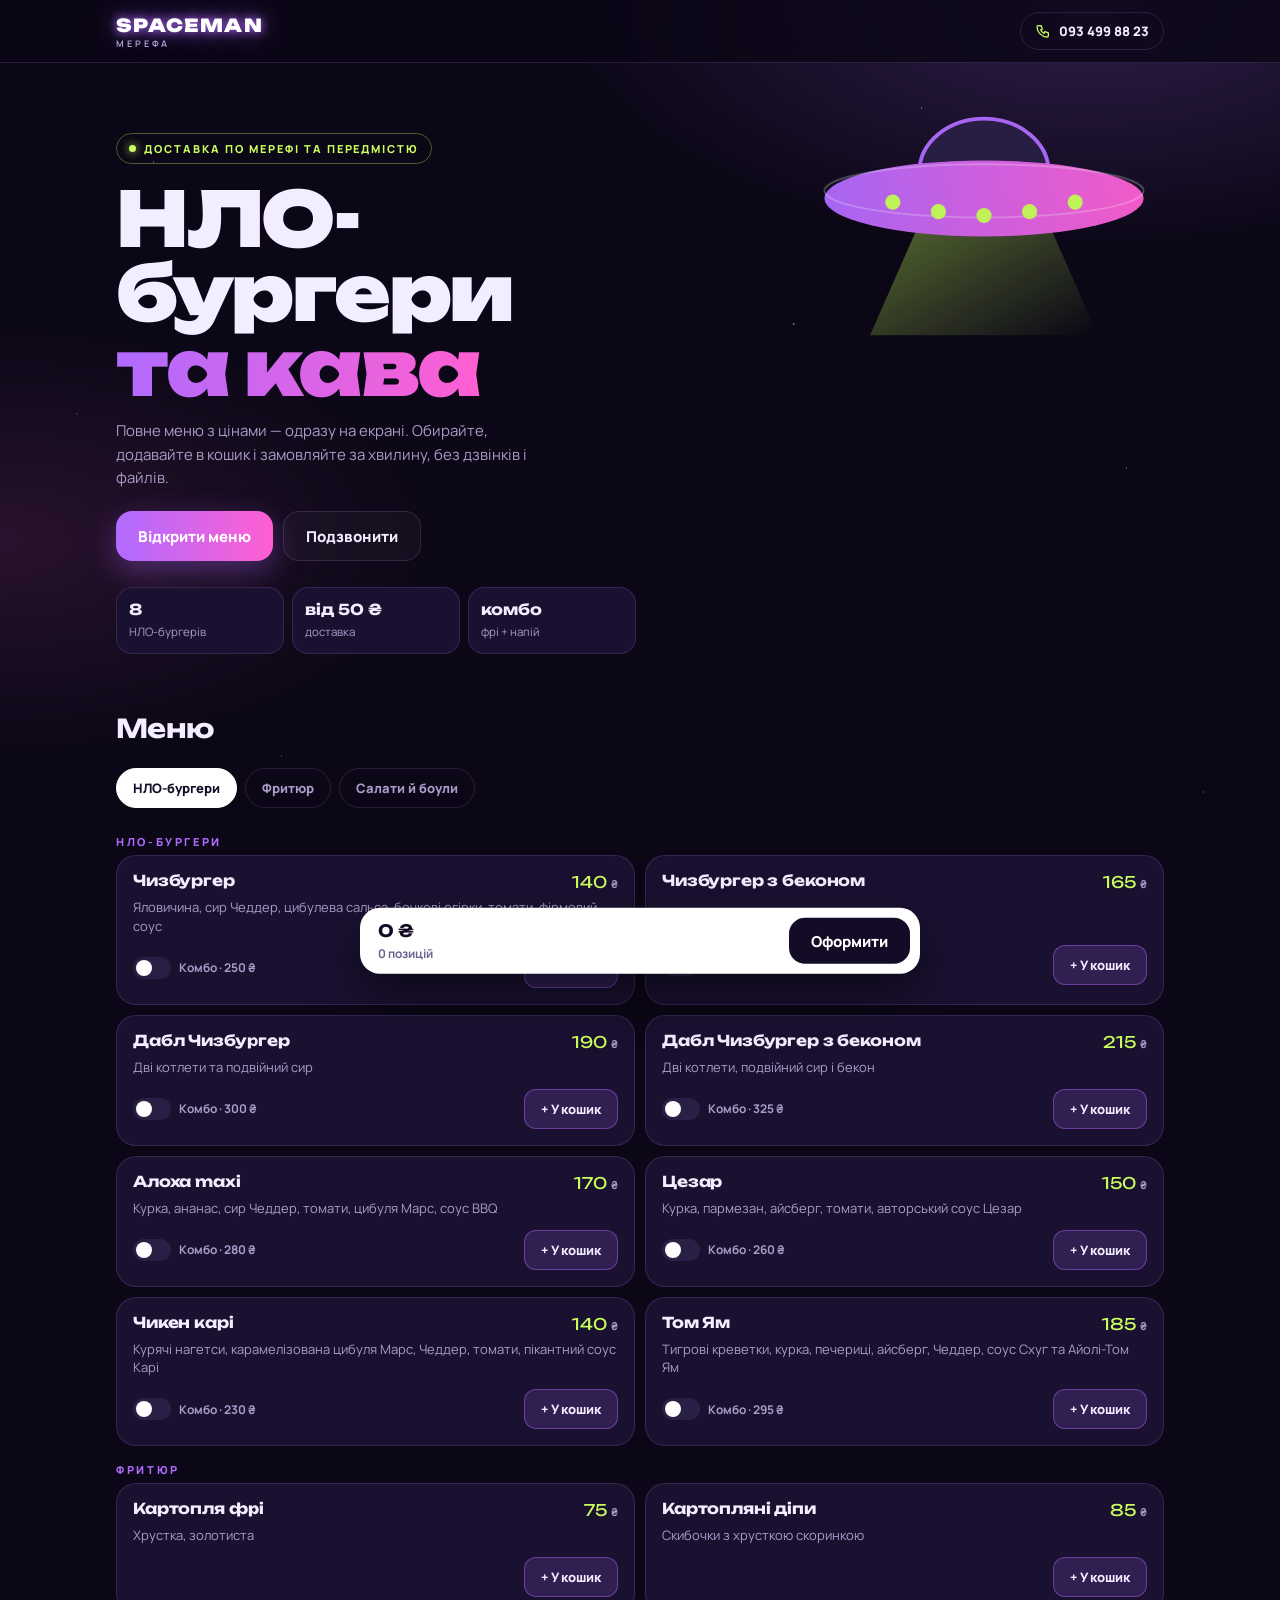
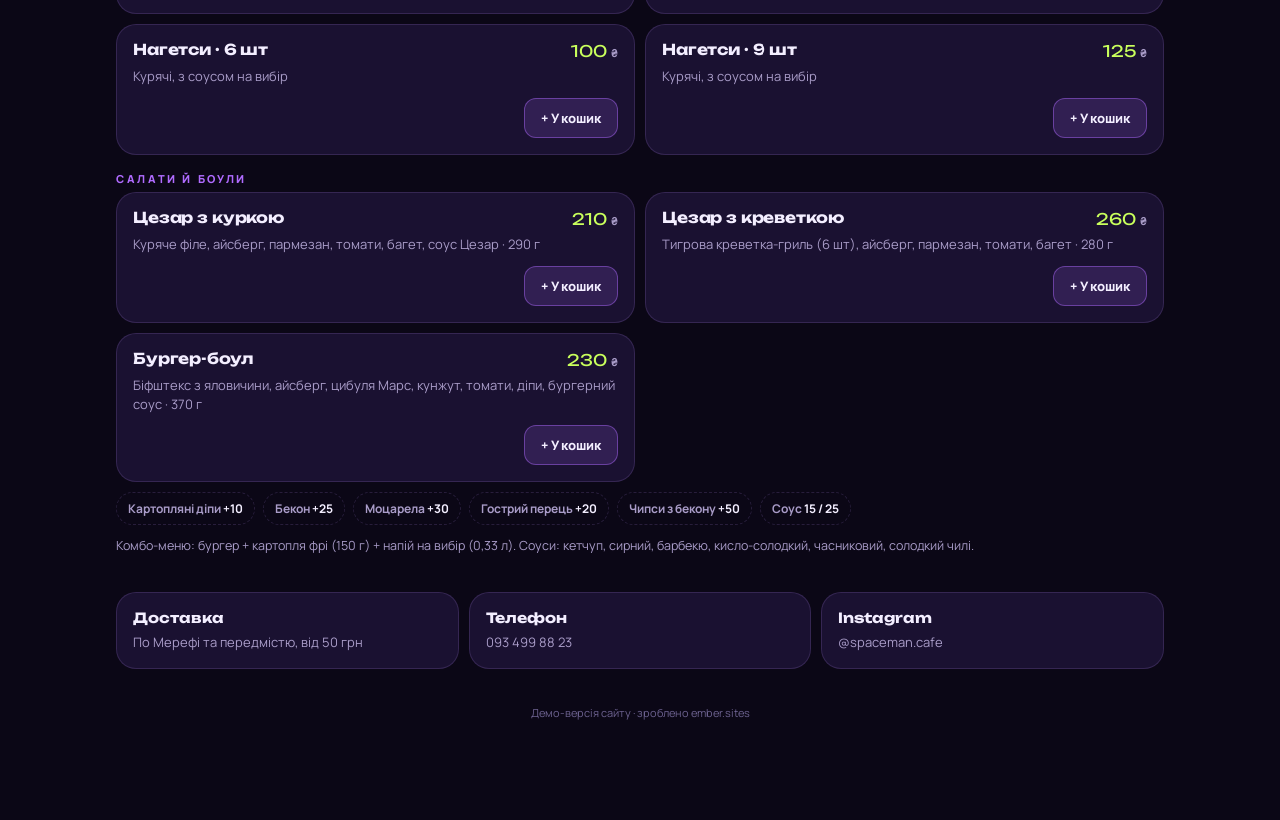
==== spaceman/index.html @ b5c8aed4 "Mini demos for outreach: SPACEMAN (Мерефа) and Kava Zinkiv Co-Authored-By: Claude Opus 5.5 <noreply@" ====
<!doctype html>
<html lang="uk">
<head>
<meta charset="utf-8">
<meta name="viewport" content="width=device-width,initial-scale=1,viewport-fit=cut">
<title>SPACEMAN Мерефа — НЛО-бургери та кава</title>
<meta name="description" content="НЛО-бургери та кава в Мерефі. Меню, ціни й замовлення з доставкою по Мерефі та передмістю.">
<link rel="preconnect" href="https://fonts.googleapis.com"><link rel="preconnect" href="https://fonts.gstatic.com" crossorigin>
<link href="https://fonts.googleapis.com/css2?family=Unbounded:wght@600;800;900&family=Manrope:wght@500;600;700;800&display=swap" rel="stylesheet">
<style>
:root{--bg:#0b0716;--bg2:#140c26;--card:#1a1131;--line:rgba(190,150,255,.16);--ink:#f3eeff;--muted:#a99cc8;--neon:#b06bff;--neon2:#ff5fd2;--lime:#c9ff5c;--r:20px}
*{box-sizing:border-box;margin:0}
html{scroll-behavior:smooth;-webkit-text-size-adjust:100%}
body{background:var(--bg);color:var(--ink);font-family:Manrope,system-ui,sans-serif;overflow-x:hidden;padding-bottom:90px}
button{font:inherit;color:inherit;border:0;background:none;cursor:pointer}
a{color:inherit;text-decoration:none}
.wrap{max-width:1080px;margin:0 auto;padding:0 16px}

/* зорі */
.stars{position:fixed;inset:0;z-index:-1;pointer-events:none;
  background:
   radial-gradient(1px 1px at 12% 18%,#fff8,transparent),radial-gradient(1px 1px at 72% 12%,#fff9,transparent),
   radial-gradient(1.5px 1.5px at 40% 66%,#fff7,transparent),radial-gradient(1px 1px at 88% 52%,#fff8,transparent),
   radial-gradient(1px 1px at 22% 84%,#fff6,transparent),radial-gradient(1.5px 1.5px at 62% 36%,#fff8,transparent),
   radial-gradient(1px 1px at 94% 88%,#fff7,transparent),radial-gradient(1px 1px at 6% 46%,#fff6,transparent),
   radial-gradient(60% 40% at 85% 0%,rgba(176,107,255,.22),transparent 70%),
   radial-gradient(50% 35% at 0% 60%,rgba(255,95,210,.12),transparent 70%),var(--bg)}

/* шапка */
.top{position:sticky;top:0;z-index:20;background:rgba(11,7,22,.82);backdrop-filter:blur(14px);-webkit-backdrop-filter:blur(14px);border-bottom:1px solid var(--line)}
.top .wrap{display:flex;align-items:center;justify-content:space-between;height:62px}
.logo{font-family:Unbounded;font-weight:900;font-size:18px;letter-spacing:.06em;color:#fff;text-shadow:0 0 10px var(--neon),0 0 24px rgba(176,107,255,.7)}
.logo small{display:block;font:700 9px/1 Manrope;letter-spacing:.32em;color:var(--muted);text-shadow:none;margin-top:3px}
.call{display:flex;align-items:center;gap:8px;padding:9px 14px;border-radius:99px;border:1px solid var(--line);font-weight:800;font-size:13px}
.call svg{width:16px;height:16px;stroke:var(--lime);fill:none;stroke-width:2}

/* герой */
.hero{padding:34px 0 26px;position:relative}
.hero__tag{display:inline-flex;gap:8px;align-items:center;font-size:11px;font-weight:800;letter-spacing:.18em;text-transform:uppercase;color:var(--lime);border:1px solid rgba(201,255,92,.35);padding:7px 12px;border-radius:99px}
.hero__tag i{width:7px;height:7px;border-radius:50%;background:var(--lime);box-shadow:0 0 10px var(--lime);animation:blink 1.6s infinite}
@keyframes blink{50%{opacity:.25}}
.hero h1{font-family:Unbounded;font-weight:900;font-size:clamp(36px,9vw,76px);line-height:.98;letter-spacing:-.03em;margin:18px 0 14px}
.hero h1 span{background:linear-gradient(90deg,var(--neon),var(--neon2));-webkit-background-clip:text;background-clip:text;color:transparent}
.hero p{color:var(--muted);font-size:15px;max-width:440px;line-height:1.55}
.hero__btns{display:flex;gap:10px;margin-top:22px;flex-wrap:wrap}
.btn{display:inline-flex;align-items:center;justify-content:center;gap:8px;height:50px;padding:0 22px;border-radius:16px;font-weight:800;font-size:15px}
.btn--main{background:linear-gradient(90deg,var(--neon),var(--neon2));color:#fff;box-shadow:0 10px 30px rgba(176,107,255,.35)}
.btn--ghost{border:1px solid var(--line);background:rgba(255,255,255,.03)}
.ufo{position:absolute;right:-10px;top:10px;width:min(46vw,380px);opacity:.95;animation:float 5s ease-in-out infinite;pointer-events:none}
@keyframes float{50%{transform:translateY(-12px) rotate(-3deg)}}
.facts{display:grid;grid-template-columns:repeat(3,1fr);gap:8px;margin-top:26px}
.fact{background:var(--card);border:1px solid var(--line);border-radius:16px;padding:12px}
.fact b{display:block;font-family:Unbounded;font-size:15px}
.fact span{font-size:11.5px;color:var(--muted)}

/* меню */
.menu{padding:18px 0 10px}
.menu h2{font-family:Unbounded;font-size:26px;letter-spacing:-.02em;margin-bottom:14px}
.tabs{position:sticky;top:62px;z-index:15;display:flex;gap:8px;overflow-x:auto;padding:10px 0;margin:0 -16px;padding-left:16px;padding-right:16px;background:linear-gradient(var(--bg) 70%,transparent);scrollbar-width:none}
.tabs::-webkit-scrollbar{display:none}
.tab{flex:none;height:40px;padding:0 16px;border-radius:99px;border:1px solid var(--line);font-weight:800;font-size:13px;color:var(--muted);white-space:nowrap}
.tab.on{background:#fff;color:#140c26;border-color:#fff}
.cat{scroll-margin-top:120px;margin:18px 0 8px;font:800 11px/1 Manrope;letter-spacing:.24em;text-transform:uppercase;color:var(--neon)}
.grid{display:grid;gap:10px}
.item{display:grid;grid-template-columns:1fr auto;gap:6px 12px;background:var(--card);border:1px solid var(--line);border-radius:var(--r);padding:16px}
.item h3{font-family:Unbounded;font-size:15px;letter-spacing:-.01em;line-height:1.25}
.item p{grid-column:1/-1;font-size:13px;color:var(--muted);line-height:1.45}
.price{font-family:Unbounded;font-size:16px;white-space:nowrap;color:var(--lime)}
.price small{font:700 11px Manrope;color:var(--muted)}
.row{grid-column:1/-1;display:flex;align-items:center;justify-content:space-between;gap:10px;margin-top:6px}
.combo{display:flex;align-items:center;gap:8px;font-size:12px;color:var(--muted);font-weight:700;cursor:pointer;user-select:none}
.combo input{appearance:none;width:38px;height:22px;border-radius:99px;background:#2a1f45;position:relative;transition:.25s;cursor:pointer;flex:none}
.combo input::after{content:'';position:absolute;left:3px;top:3px;width:16px;height:16px;border-radius:50%;background:#fff;transition:.25s}
.combo input:checked{background:var(--neon)}
.combo input:checked::after{left:19px}
.add{height:40px;padding:0 16px;border-radius:12px;background:rgba(176,107,255,.16);border:1px solid rgba(176,107,255,.45);font-weight:800;font-size:13px;transition:transform .15s}
.add:active{transform:scale(.94)}
.add.done{background:var(--lime);color:#140c26;border-color:var(--lime)}
.note{font-size:12.5px;color:var(--muted);margin-top:12px;line-height:1.5}
.extras{display:flex;flex-wrap:wrap;gap:8px;margin-top:10px}
.extras span{font-size:12px;font-weight:700;padding:7px 11px;border-radius:99px;border:1px dashed var(--line);color:var(--muted)}
.extras b{color:var(--ink)}

/* контакти */
.contacts{margin:26px 0 10px;display:grid;gap:10px}
.c{background:var(--card);border:1px solid var(--line);border-radius:var(--r);padding:16px}
.c b{display:block;font-family:Unbounded;font-size:14px;margin-bottom:4px}
.c span{font-size:13px;color:var(--muted)}
footer{text-align:center;font-size:11px;color:#6d6290;padding:26px 0 10px}

/* кошик */
.bar{position:fixed;left:12px;right:12px;bottom:12px;z-index:30;max-width:560px;margin:0 auto;display:flex;align-items:center;justify-content:space-between;gap:10px;padding:10px 10px 10px 18px;border-radius:20px;background:#fff;color:#140c26;box-shadow:0 20px 50px rgba(0,0,0,.5);transform:translateY(130%);transition:transform .4s cubic-bezier(.2,1,.3,1)}
.bar.show{transform:none}
.bar__sum b{font-family:Unbounded;font-size:17px;display:block}
.bar__sum span{font-size:12px;color:#6d6290;font-weight:700}
.bar .btn{height:46px;background:#140c26;color:#fff}
.sheet{position:fixed;inset:0;z-index:40;background:rgba(5,3,12,.6);backdrop-filter:blur(4px);display:none;align-items:flex-end;justify-content:center}
.sheet.open{display:flex}
.sheet__box{width:100%;max-width:560px;max-height:88vh;overflow:auto;background:var(--bg2);border:1px solid var(--line);border-radius:24px 24px 0 0;padding:20px 16px 24px;animation:up .35s cubic-bezier(.2,1,.3,1)}
@keyframes up{from{transform:translateY(40px);opacity:0}}
.sheet h3{font-family:Unbounded;font-size:20px;margin-bottom:12px;display:flex;justify-content:space-between;align-items:center}
.x{width:36px;height:36px;border-radius:50%;border:1px solid var(--line);font-size:18px}
.line{display:flex;justify-content:space-between;align-items:center;gap:10px;padding:10px 0;border-bottom:1px solid var(--line);font-size:14px}
.qty{display:flex;align-items:center;gap:8px}
.qty button{width:28px;height:28px;border-radius:8px;background:#2a1f45;font-weight:800}
.tot{display:flex;justify-content:space-between;font-weight:800;margin:14px 0 4px}
.tot b{font-family:Unbounded;color:var(--lime)}
.f{display:grid;gap:10px;margin-top:14px}
.f input{height:48px;border-radius:14px;border:1px solid var(--line);background:#0f0a1d;color:var(--ink);padding:0 14px;font:600 15px Manrope;width:100%}
.f .btn{width:100%;margin-top:4px}
.ok{text-align:center;padding:20px 0 6px}
.ok .big{font-size:56px}
.ok b{display:block;font-family:Unbounded;font-size:20px;margin:10px 0 6px}
.ok p{color:var(--muted);font-size:14px}
.demo{position:fixed;top:72px;right:12px;z-index:25;font-size:10px;font-weight:800;letter-spacing:.12em;padding:5px 9px;border-radius:99px;background:rgba(201,255,92,.14);color:var(--lime);border:1px solid rgba(201,255,92,.3)}

@media (min-width:760px){
  .grid{grid-template-columns:1fr 1fr}
  .hero{padding:70px 0 40px}
  .contacts{grid-template-columns:repeat(3,1fr)}
  .facts{max-width:520px}
}
@media (max-width:600px){.ufo{width:190px;top:120px;right:-34px;opacity:.6;z-index:-1}.hero__tag{font-size:10px;letter-spacing:.12em}}
@media (prefers-reduced-motion:reduce){*{animation:none!important;transition:none!important}}
</style>
</head>
<body>
<div class="stars" aria-hidden="true"></div>

<header class="top"><div class="wrap">
  <a class="logo" href="#">SPACEMAN<small>МЕРЕФА</small></a>
  <a class="call" href="tel:+380934998823"><svg viewBox="0 0 24 24"><path d="M5 4h4l2 5-2.5 1.5a11 11 0 0 0 5 5L15 13l5 2v4a2 2 0 0 1-2 2A16 16 0 0 1 3 6a2 2 0 0 1 2-2"/></svg>093 499 88 23</a>
</div></header>

<main class="wrap">
  <section class="hero">
    <svg class="ufo" viewBox="0 0 200 140" aria-hidden="true">
      <defs><linearGradient id="g1" x1="0" x2="1"><stop offset="0" stop-color="#b06bff"/><stop offset="1" stop-color="#ff5fd2"/></linearGradient>
      <linearGradient id="beam" y1="0" y2="1"><stop offset="0" stop-color="#c9ff5c" stop-opacity=".45"/><stop offset="1" stop-color="#c9ff5c" stop-opacity="0"/></linearGradient></defs>
      <path d="M70 70 L40 138 H160 L130 70Z" fill="url(#beam)"/>
      <ellipse cx="100" cy="52" rx="34" ry="28" fill="#2a1f45" stroke="#b06bff" stroke-width="2"/>
      <ellipse cx="100" cy="66" rx="84" ry="20" fill="url(#g1)"/>
      <ellipse cx="100" cy="62" rx="84" ry="14" fill="none" stroke="#fff" stroke-opacity=".25"/>
      <circle cx="52" cy="68" r="4" fill="#c9ff5c"/><circle cx="76" cy="73" r="4" fill="#c9ff5c"/><circle cx="100" cy="75" r="4" fill="#c9ff5c"/><circle cx="124" cy="73" r="4" fill="#c9ff5c"/><circle cx="148" cy="68" r="4" fill="#c9ff5c"/>
    </svg>
    <span class="hero__tag"><i></i>Доставка по Мерефі та передмістю</span>
    <h1>НЛО-<br>бургери<br><span>та кава</span></h1>
    <p>Повне меню з цінами — одразу на екрані. Обирайте, додавайте в кошик і замовляйте за хвилину, без дзвінків і файлів.</p>
    <div class="hero__btns">
      <a class="btn btn--main" href="#menu">Відкрити меню</a>
      <a class="btn btn--ghost" href="tel:+380934998823">Подзвонити</a>
    </div>
    <div class="facts">
      <div class="fact"><b>8</b><span>НЛО-бургерів</span></div>
      <div class="fact"><b>від 50 ₴</b><span>доставка</span></div>
      <div class="fact"><b>комбо</b><span>фрі + напій</span></div>
    </div>
  </section>

  <section class="menu" id="menu">
    <h2>Меню</h2>
    <nav class="tabs" id="tabs"></nav>
    <div id="cats"></div>
    <div class="extras" aria-label="Добавки">
      <span>Картопляні діпи <b>+10</b></span><span>Бекон <b>+25</b></span><span>Моцарела <b>+30</b></span><span>Гострий перець <b>+20</b></span><span>Чипси з бекону <b>+50</b></span><span>Соус <b>15 / 25</b></span>
    </div>
    <p class="note">Комбо-меню: бургер + картопля фрі (150 г) + напій на вибір (0,33 л). Соуси: кетчуп, сирний, барбекю, кисло-солодкий, часниковий, солодкий чилі.</p>
  </section>

  <section class="contacts">
    <div class="c"><b>Доставка</b><span>По Мерефі та передмістю, від 50 грн</span></div>
    <div class="c"><b>Телефон</b><span><a href="tel:+380934998823">093 499 88 23</a></span></div>
    <div class="c"><b>Instagram</b><span>@spaceman.cafe</span></div>
  </section>
  <footer>Демо-версія сайту · зроблено ember.sites</footer>
</main>

<div class="bar" id="bar">
  <div class="bar__sum"><b id="sum">0 ₴</b><span id="cnt">0 позицій</span></div>
  <button class="btn" id="open">Оформити</button>
</div>

<div class="sheet" id="sheet" role="dialog" aria-modal="true" aria-label="Кошик">
  <div class="sheet__box" id="box"></div>
</div>

<script>
const MENU = [
  {cat:'НЛО-бургери', items:[
    {n:'Чизбургер', d:'Яловичина, сир Чеддер, цибулева сальса, бочкові огірки, томати, фірмовий соус', p:140, c:250},
    {n:'Чизбургер з беконом', d:'Класичний чизбургер + хрусткий бекон', p:165, c:275},
    {n:'Дабл Чизбургер', d:'Дві котлети та подвійний сир', p:190, c:300},
    {n:'Дабл Чизбургер з беконом', d:'Дві котлети, подвійний сир і бекон', p:215, c:325},
    {n:'Алоха maxi', d:'Курка, ананас, сир Чеддер, томати, цибуля Марс, соус BBQ', p:170, c:280},
    {n:'Цезар', d:'Курка, пармезан, айсберг, томати, авторський соус Цезар', p:150, c:260},
    {n:'Чикен карі', d:'Курячі нагетси, карамелізована цибуля Марс, Чеддер, томати, пікантний соус Карі', p:140, c:230},
    {n:'Том Ям', d:'Тигрові креветки, курка, печериці, айсберг, Чеддер, соус Схуг та Айолі-Том Ям', p:185, c:295}
  ]},
  {cat:'Фритюр', items:[
    {n:'Картопля фрі', d:'Хрустка, золотиста', p:75},
    {n:'Картопляні діпи', d:'Скибочки з хрусткою скоринкою', p:85},
    {n:'Нагетси · 6 шт', d:'Курячі, з соусом на вибір', p:100},
    {n:'Нагетси · 9 шт', d:'Курячі, з соусом на вибір', p:125}
  ]},
  {cat:'Салати й боули', items:[
    {n:'Цезар з куркою', d:'Куряче філе, айсберг, пармезан, томати, багет, соус Цезар · 290 г', p:210},
    {n:'Цезар з креветкою', d:'Тигрова креветка-гриль (6 шт), айсберг, пармезан, томати, багет · 280 г', p:260},
    {n:'Бургер-боул', d:'Біфштекс з яловичини, айсберг, цибуля Марс, кунжут, томати, діпи, бургерний соус · 370 г', p:230}
  ]}
];
const cart = {};
const $ = s => document.querySelector(s);
const tabs = $('#tabs'), cats = $('#cats');
MENU.forEach((g, gi) => {
  const id = 'cat' + gi;
  tabs.insertAdjacentHTML('beforeend', `<button class="tab${gi ? '' : ' on'}" data-go="${id}">${g.cat}</button>`);
  cats.insertAdjacentHTML('beforeend', `<h3 class="cat" id="${id}">${g.cat}</h3><div class="grid">${g.items.map((it, ii) => `
    <article class="item">
      <h3>${it.n}</h3><span class="price" data-pr="${gi}-${ii}">${it.p} <small>₴</small></span>
      <p>${it.d}</p>
      <div class="row">
        ${it.c ? `<label class="combo"><input type="checkbox" data-combo="${gi}-${ii}">Комбо · ${it.c} ₴</label>` : '<span></span>'}
        <button class="add" data-add="${gi}-${ii}">+ У кошик</button>
      </div>
    </article>`).join('')}</div>`);
});
tabs.addEventListener('click', e => { const b = e.target.closest('[data-go]'); if (!b) return; document.getElementById(b.dataset.go).scrollIntoView({behavior:'smooth'}); });
const io = new IntersectionObserver(es => es.forEach(e => { if (e.isIntersecting) { tabs.querySelectorAll('.tab').forEach(t => t.classList.toggle('on', t.dataset.go === e.target.id)); } }), {rootMargin:'-40% 0px -55% 0px'});
document.querySelectorAll('.cat').forEach(c => io.observe(c));

document.addEventListener('change', e => {
  const k = e.target.dataset.combo; if (!k) return;
  const [g, i] = k.split('-').map(Number); const it = MENU[g].items[i];
  document.querySelector(`[data-pr="${k}"]`).innerHTML = (e.target.checked ? it.c : it.p) + ' <small>₴</small>';
});
document.addEventListener('click', e => {
  const b = e.target.closest('[data-add]'); if (!b) return;
  const k = b.dataset.add; const [g, i] = k.split('-').map(Number); const it = MENU[g].items[i];
  const combo = document.querySelector(`[data-combo="${k}"]`)?.checked;
  const key = k + (combo ? 'c' : '');
  cart[key] = cart[key] || {n: it.n + (combo ? ' (комбо)' : ''), p: combo ? it.c : it.p, q: 0};
  cart[key].q++;
  b.classList.add('done'); b.textContent = '✓ Додано';
  setTimeout(() => { b.classList.remove('done'); b.textContent = '+ У кошик'; }, 1100);
  render();
});
function render() {
  const lines = Object.values(cart).filter(l => l.q > 0);
  const sum = lines.reduce((s, l) => s + l.p * l.q, 0), cnt = lines.reduce((s, l) => s + l.q, 0);
  $('#sum').textContent = sum + ' ₴';
  $('#cnt').textContent = cnt + (cnt === 1 ? ' позиція' : cnt < 5 && cnt > 1 ? ' позиції' : ' позицій');
  $('#bar').classList.toggle('show', cnt > 0);
  return {lines, sum};
}
function sheet(html) { $('#box').innerHTML = html; $('#sheet').classList.add('open'); }
function close() { $('#sheet').classList.remove('open'); }
$('#sheet').addEventListener('click', e => { if (e.target.id === 'sheet' || e.target.closest('.x')) close(); });
function showCart() {
  const {lines, sum} = render();
  if (!lines.length) return close();
  sheet(`<h3>Ваше замовлення <button class="x" aria-label="Закрити">×</button></h3>
    ${Object.entries(cart).filter(([,l]) => l.q > 0).map(([k, l]) => `<div class="line"><span>${l.n}</span><span class="qty"><button data-q="${k}" data-d="-1">−</button>${l.q}<button data-q="${k}" data-d="1">+</button><b>${l.p * l.q} ₴</b></span></div>`).join('')}
    <div class="tot"><span>Разом</span><b>${sum} ₴</b></div>
    <p class="note">+ доставка від 50 ₴ по Мерефі</p>
    <form class="f" id="form">
      <input required name="name" placeholder="Ваше ім'я" autocomplete="name">
      <input required name="phone" type="tel" placeholder="Телефон" autocomplete="tel">
      <input required name="addr" placeholder="Адреса доставки" autocomplete="street-address">
      <button class="btn btn--main" type="submit">Замовити · ${sum} ₴</button>
    </form>`);
}
$('#open').addEventListener('click', showCart);
$('#box').addEventListener('click', e => {
  const b = e.target.closest('[data-q]'); if (!b) return;
  cart[b.dataset.q].q += Number(b.dataset.d); showCart();
});
$('#box').addEventListener('submit', e => {
  e.preventDefault();
  Object.keys(cart).forEach(k => delete cart[k]); render();
  sheet(`<div class="ok"><div class="big">🛸</div><b>Замовлення прийнято!</b><p>Це демо-версія — на справжньому сайті замовлення одразу прийде вам у Telegram або на телефон.</p><br><button class="btn btn--main x" style="width:100%;border-radius:16px">Добре</button></div>`);
});
</script>
</body>
</html>
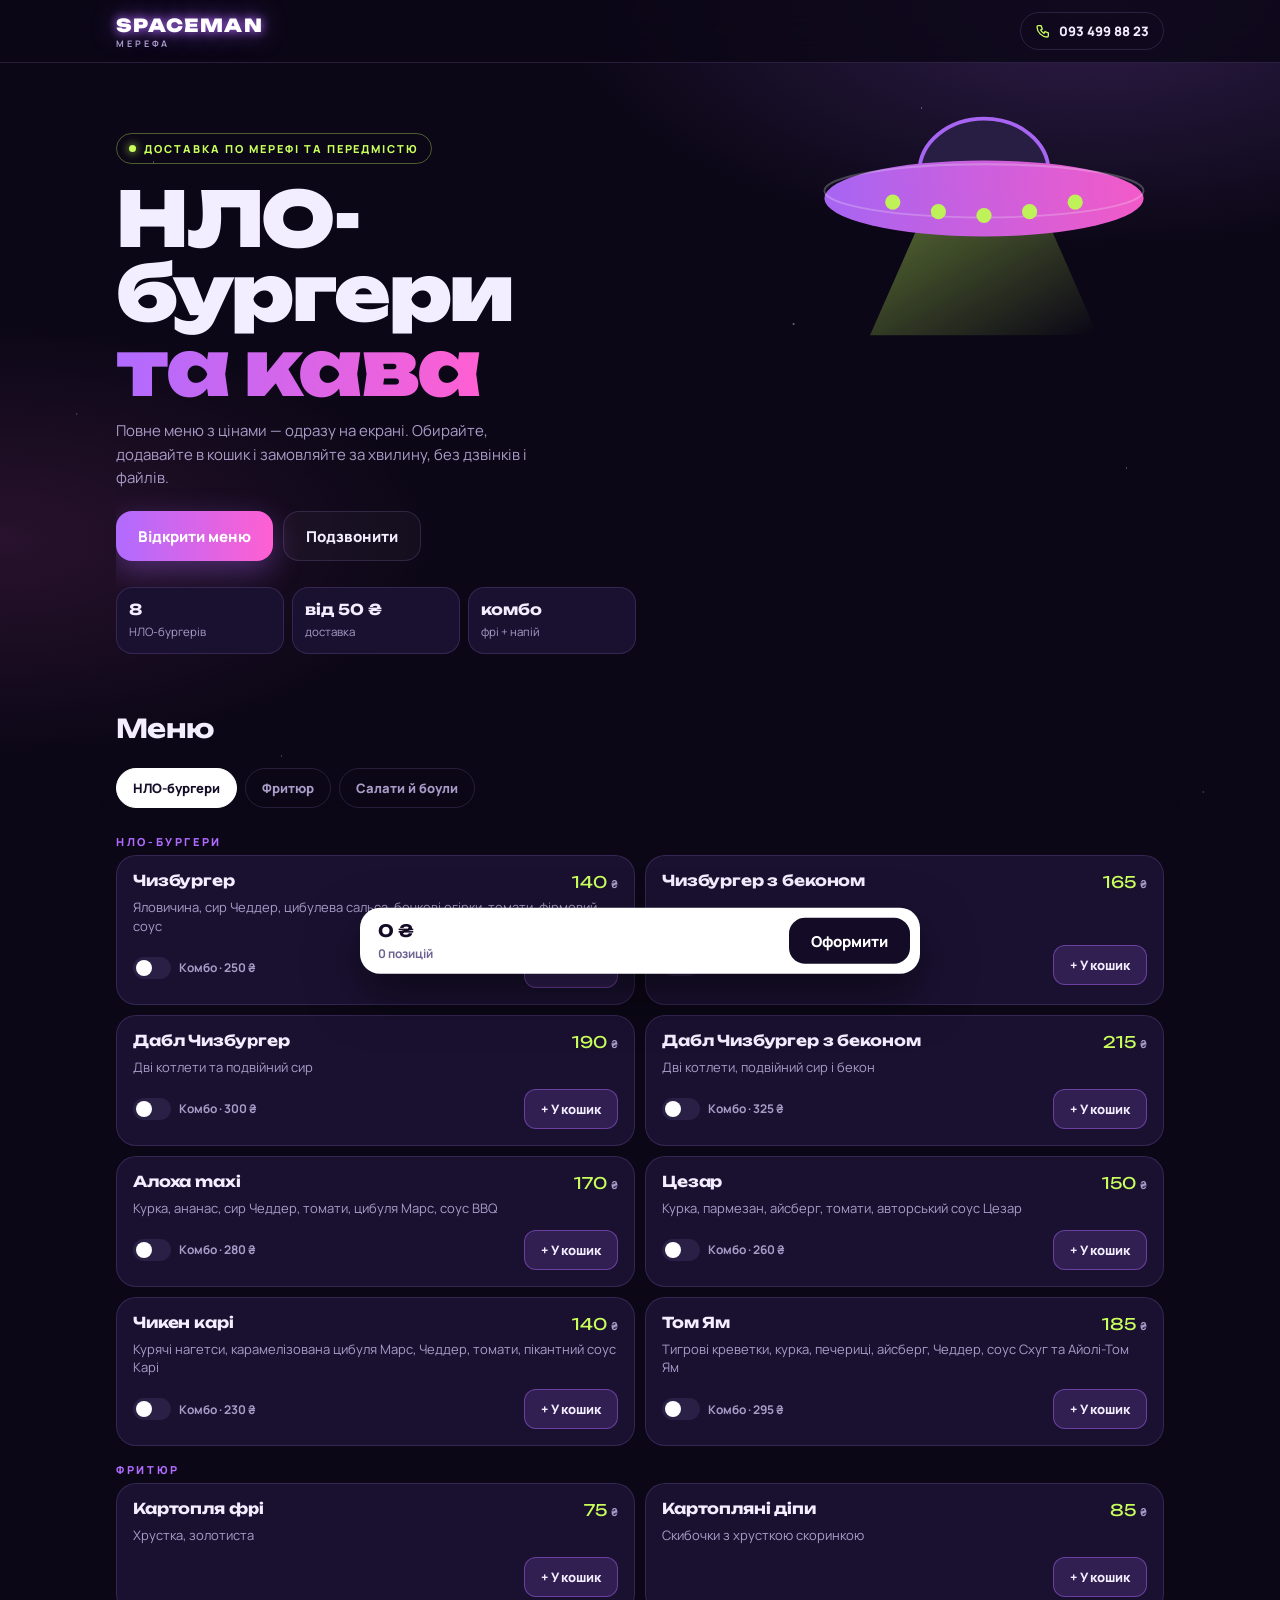
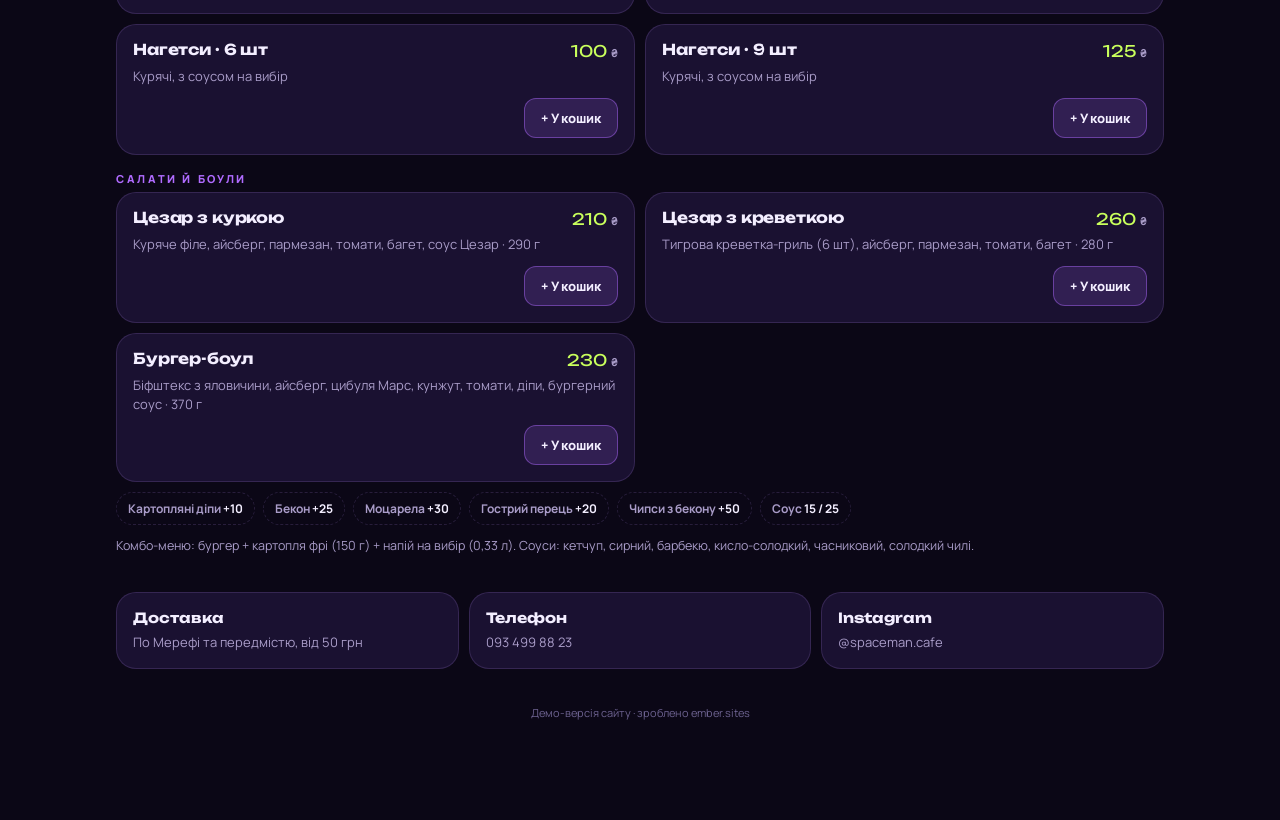
==== commit 84c06246: "Demos: no sideways sway on phones, no zoom on inputs, always open at top Co-Authored-By: Claude Opus" ====
--- a/spaceman/index.html
+++ b/spaceman/index.html
@@ -122,9 +122,24 @@
 }
 @media (max-width:600px){.ufo{width:190px;top:120px;right:-34px;opacity:.6;z-index:-1}.hero__tag{font-size:10px;letter-spacing:.12em}}
 @media (prefers-reduced-motion:reduce){*{animation:none!important;transition:none!important}}
+
+/* фікси для телефонів: нічого не їде вбік, без зуму на полях */
+html,body{overflow-x:hidden;overflow-x:clip;max-width:100%;overscroll-behavior-x:none}
+*{-webkit-tap-highlight-color:transparent}
+input,select,textarea{font-size:16px!important}
+img,svg{max-width:100%}
+.hero{overflow:hidden;overflow:clip}
+.ufo{max-width:none}
 </style>
 </head>
 <body>
+<script>
+/* сайт завжди відкривається зверху */
+try{history.scrollRestoration='manual'}catch(e){}
+if(location.hash)history.replaceState(null,'',location.pathname+location.search);
+window.scrollTo(0,0);addEventListener('load',function(){window.scrollTo(0,0)});
+</script>
+
 <div class="stars" aria-hidden="true"></div>
 
 <header class="top"><div class="wrap">
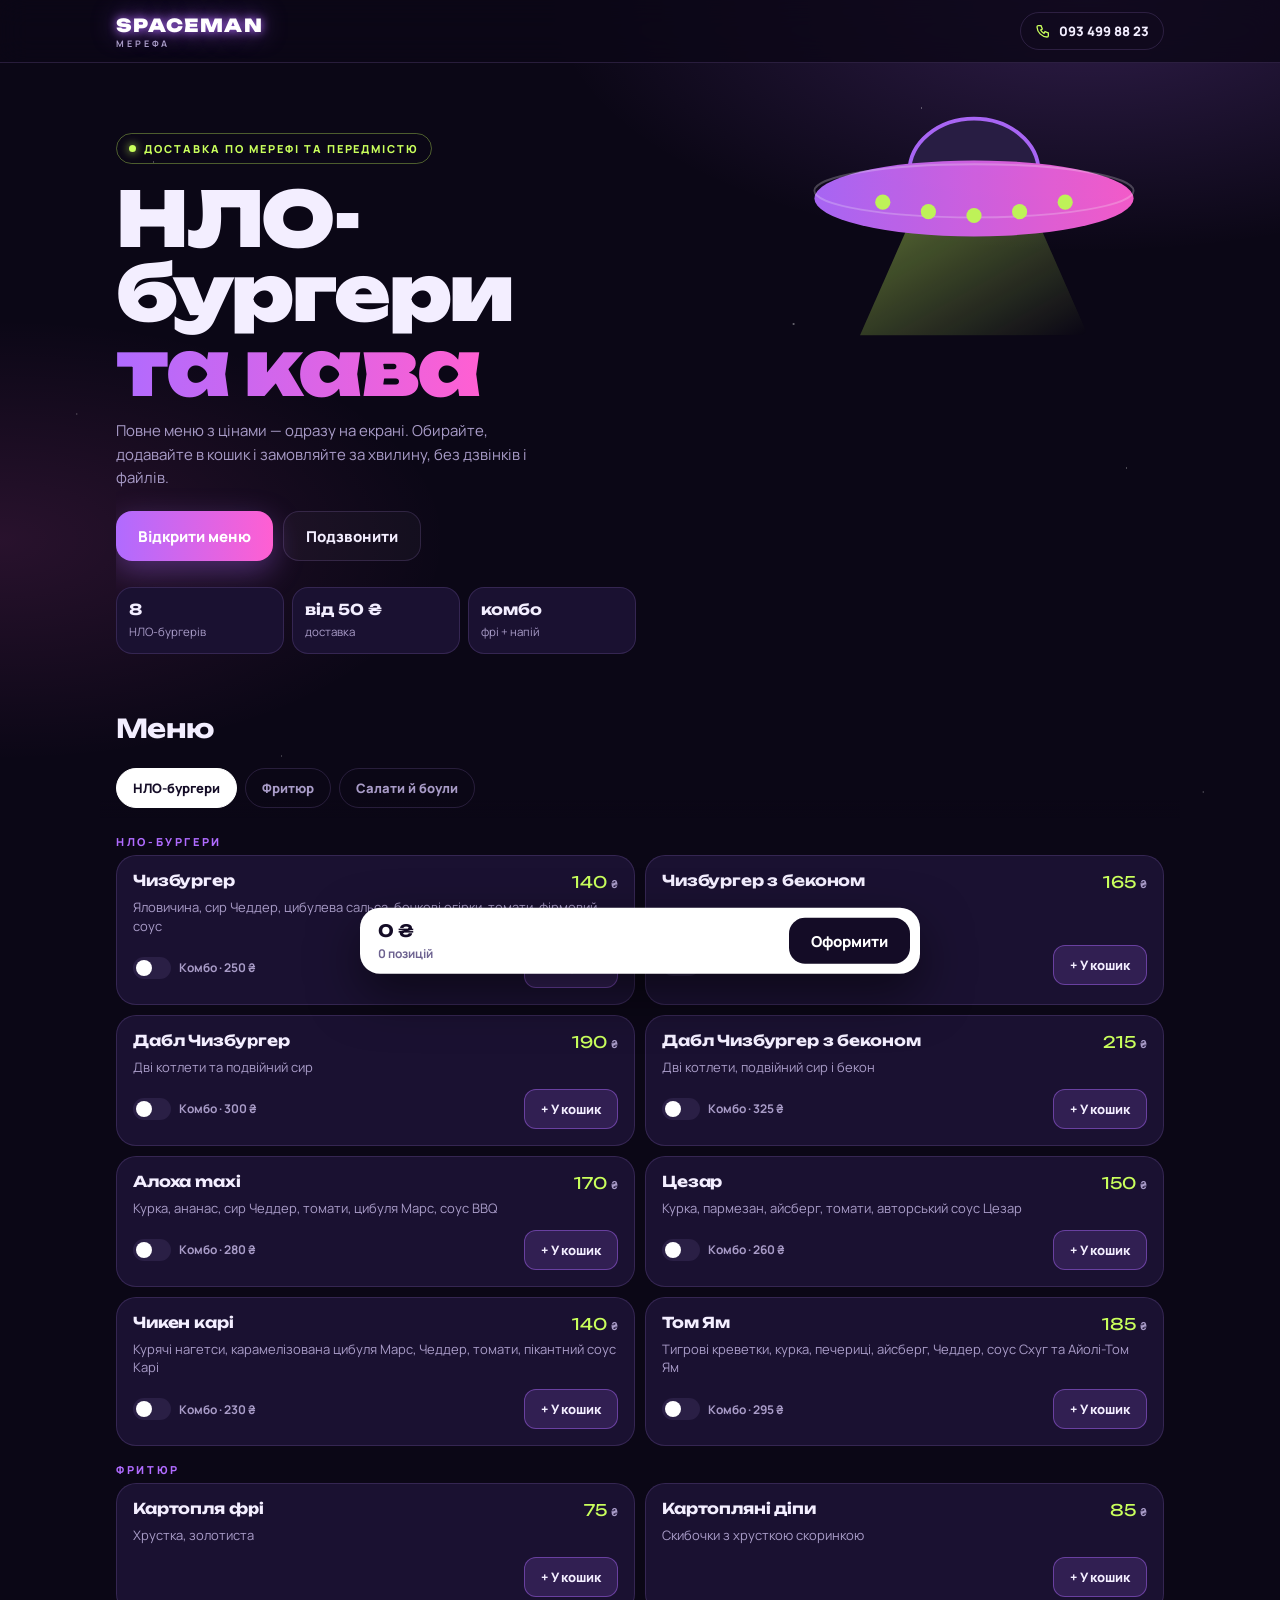
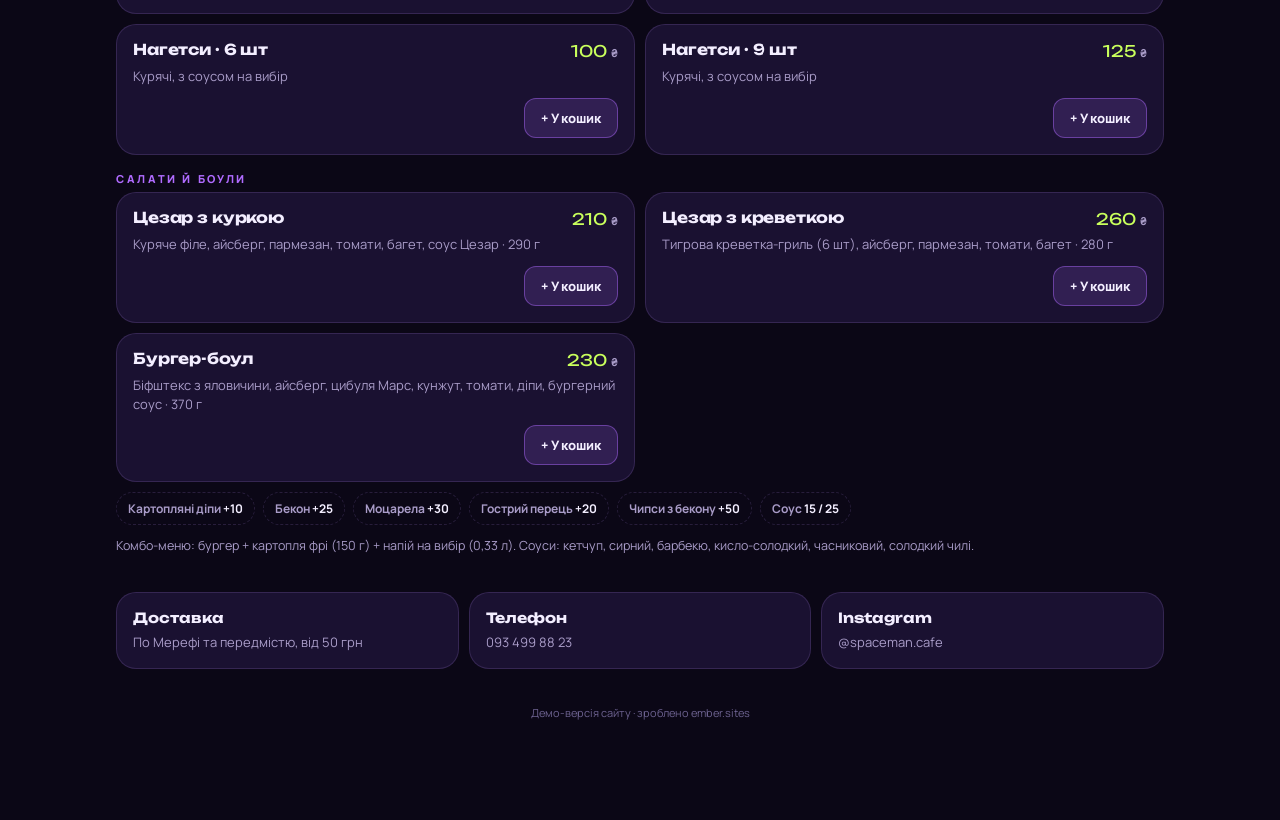
==== commit 3d441839: "Demos: block sideways page drag on iOS, keep UFO inside screen Co-Authored-By: Claude Opus 5.5 <nore" ====
--- a/spaceman/index.html
+++ b/spaceman/index.html
@@ -130,6 +130,10 @@
 img,svg{max-width:100%}
 .hero{overflow:hidden;overflow:clip}
 .ufo{max-width:none}
+.ufo{right:0!important}
+@media (max-width:600px){.ufo{right:0!important;width:170px!important}}
+html,body{touch-action:pan-y pinch-zoom;position:relative}
+.tabs{touch-action:pan-x}
 </style>
 </head>
 <body>
